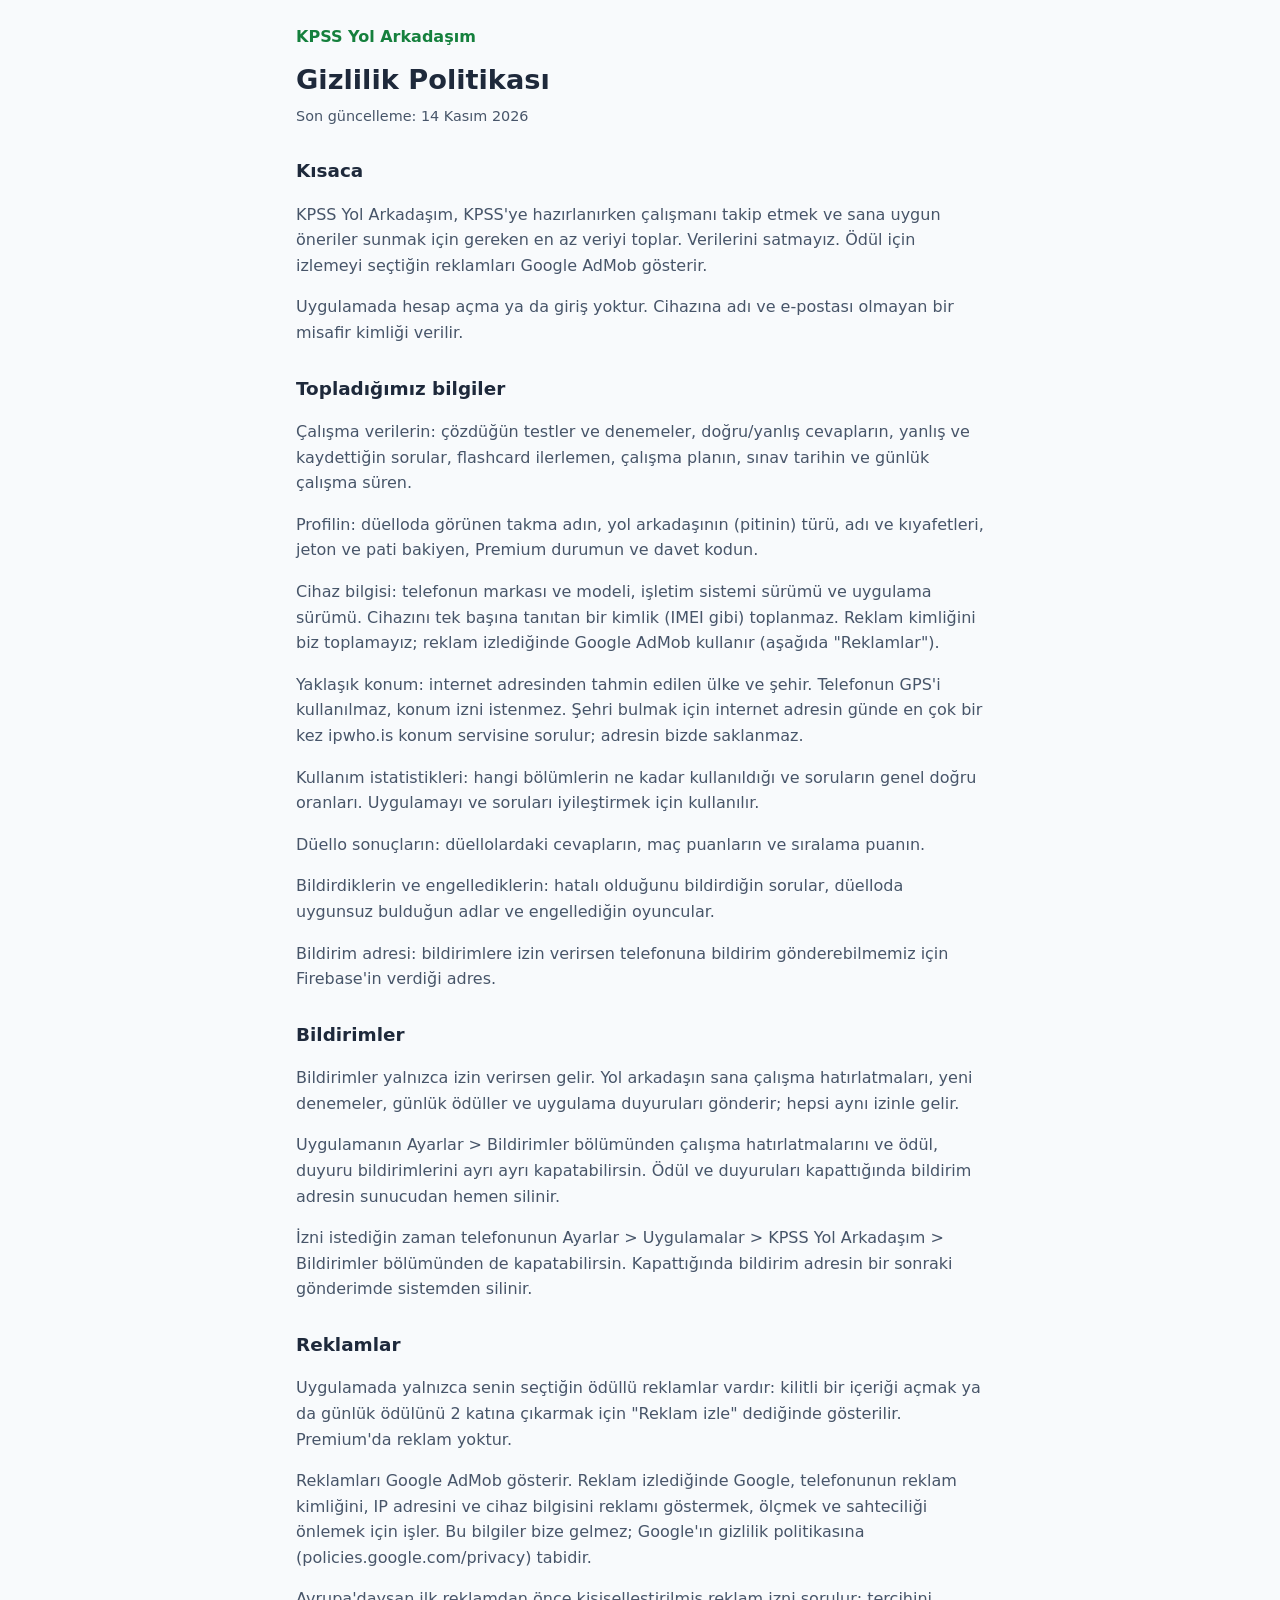
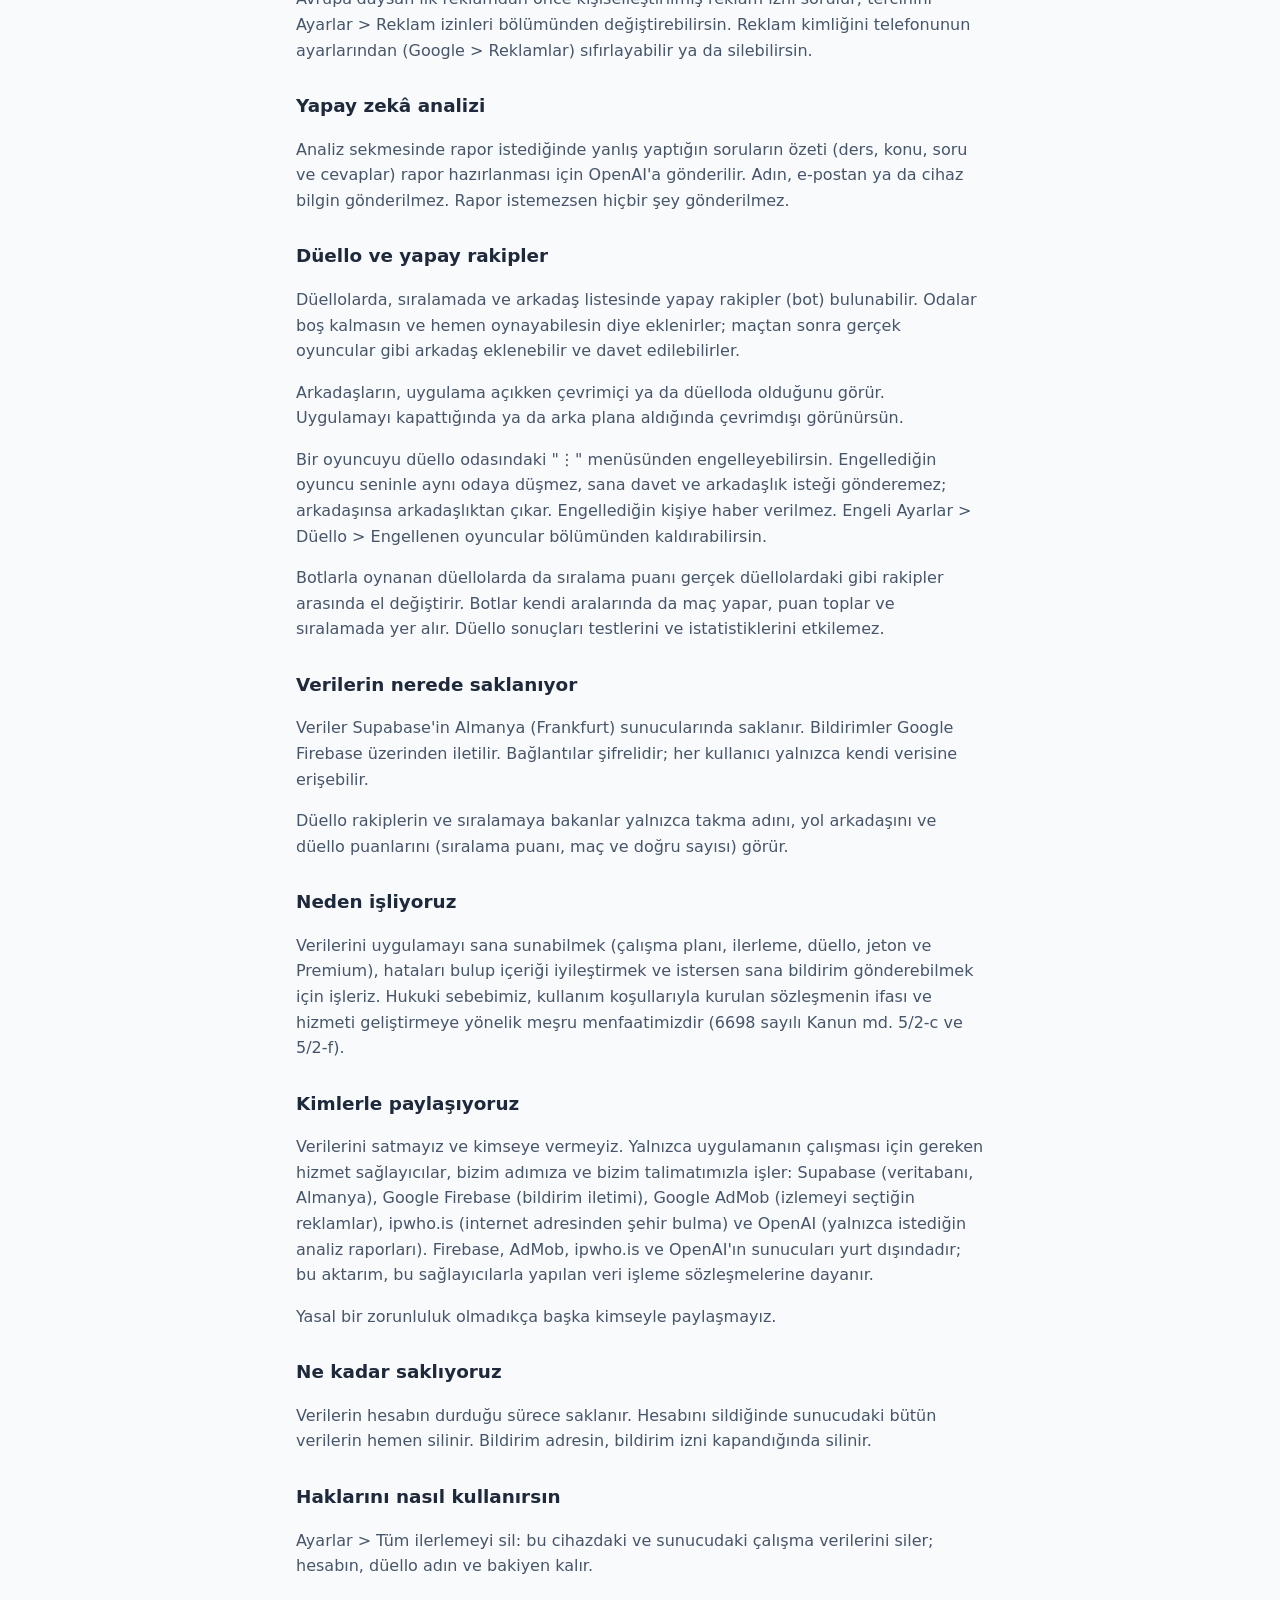
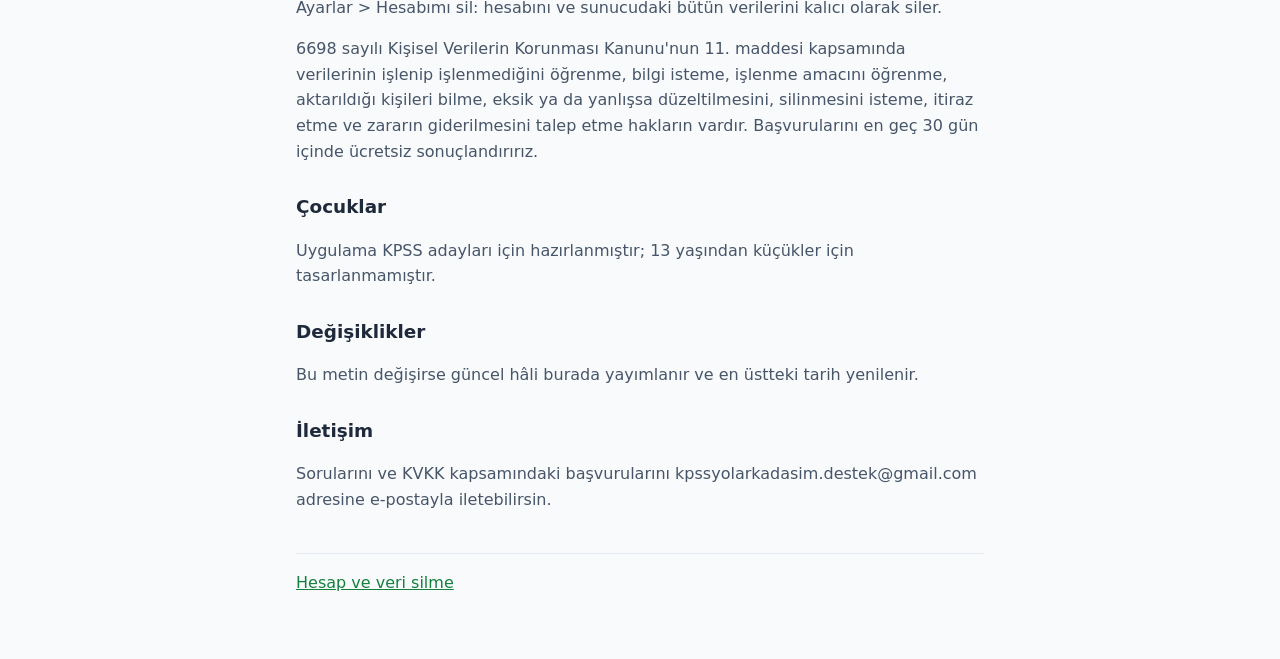
==== gizlilik.html @ ac60a3ea "Gizlilik ve hesap silme sayfaları" ====
<!doctype html>
<html lang="tr">
<head>
  <meta charset="utf-8">
  <meta name="viewport" content="width=device-width, initial-scale=1">
  <title>Gizlilik Politikası · KPSS Yol Arkadaşım</title>
  <link rel="stylesheet" href="stil.css">
</head>
<body>
  <main>
    <p class="ust"><a href="./">KPSS Yol Arkadaşım</a></p>
    <h1>Gizlilik Politikası</h1>
    <p class="tarih">Son güncelleme: 14 Kasım 2026</p>
    <h2>Kısaca</h2>
    <p>KPSS Yol Arkadaşım, KPSS'ye hazırlanırken çalışmanı takip etmek ve sana uygun öneriler sunmak için gereken en az veriyi toplar. Verilerini satmayız. Ödül için izlemeyi seçtiğin reklamları Google AdMob gösterir.</p>
    <p>Uygulamada hesap açma ya da giriş yoktur. Cihazına adı ve e-postası olmayan bir misafir kimliği verilir.</p>
    <h2>Topladığımız bilgiler</h2>
    <p>Çalışma verilerin: çözdüğün testler ve denemeler, doğru/yanlış cevapların, yanlış ve kaydettiğin sorular, flashcard ilerlemen, çalışma planın, sınav tarihin ve günlük çalışma süren.</p>
    <p>Profilin: düelloda görünen takma adın, yol arkadaşının (pitinin) türü, adı ve kıyafetleri, jeton ve pati bakiyen, Premium durumun ve davet kodun.</p>
    <p>Cihaz bilgisi: telefonun markası ve modeli, işletim sistemi sürümü ve uygulama sürümü. Cihazını tek başına tanıtan bir kimlik (IMEI gibi) toplanmaz. Reklam kimliğini biz toplamayız; reklam izlediğinde Google AdMob kullanır (aşağıda "Reklamlar").</p>
    <p>Yaklaşık konum: internet adresinden tahmin edilen ülke ve şehir. Telefonun GPS'i kullanılmaz, konum izni istenmez. Şehri bulmak için internet adresin günde en çok bir kez ipwho.is konum servisine sorulur; adresin bizde saklanmaz.</p>
    <p>Kullanım istatistikleri: hangi bölümlerin ne kadar kullanıldığı ve soruların genel doğru oranları. Uygulamayı ve soruları iyileştirmek için kullanılır.</p>
    <p>Düello sonuçların: düellolardaki cevapların, maç puanların ve sıralama puanın.</p>
    <p>Bildirdiklerin ve engellediklerin: hatalı olduğunu bildirdiğin sorular, düelloda uygunsuz bulduğun adlar ve engellediğin oyuncular.</p>
    <p>Bildirim adresi: bildirimlere izin verirsen telefonuna bildirim gönderebilmemiz için Firebase'in verdiği adres.</p>
    <h2>Bildirimler</h2>
    <p>Bildirimler yalnızca izin verirsen gelir. Yol arkadaşın sana çalışma hatırlatmaları, yeni denemeler, günlük ödüller ve uygulama duyuruları gönderir; hepsi aynı izinle gelir.</p>
    <p>Uygulamanın Ayarlar &gt; Bildirimler bölümünden çalışma hatırlatmalarını ve ödül, duyuru bildirimlerini ayrı ayrı kapatabilirsin. Ödül ve duyuruları kapattığında bildirim adresin sunucudan hemen silinir.</p>
    <p>İzni istediğin zaman telefonunun Ayarlar &gt; Uygulamalar &gt; KPSS Yol Arkadaşım &gt; Bildirimler bölümünden de kapatabilirsin. Kapattığında bildirim adresin bir sonraki gönderimde sistemden silinir.</p>
    <h2>Reklamlar</h2>
    <p>Uygulamada yalnızca senin seçtiğin ödüllü reklamlar vardır: kilitli bir içeriği açmak ya da günlük ödülünü 2 katına çıkarmak için "Reklam izle" dediğinde gösterilir. Premium'da reklam yoktur.</p>
    <p>Reklamları Google AdMob gösterir. Reklam izlediğinde Google, telefonunun reklam kimliğini, IP adresini ve cihaz bilgisini reklamı göstermek, ölçmek ve sahteciliği önlemek için işler. Bu bilgiler bize gelmez; Google'ın gizlilik politikasına (policies.google.com/privacy) tabidir.</p>
    <p>Avrupa'daysan ilk reklamdan önce kişiselleştirilmiş reklam izni sorulur; tercihini Ayarlar &gt; Reklam izinleri bölümünden değiştirebilirsin. Reklam kimliğini telefonunun ayarlarından (Google &gt; Reklamlar) sıfırlayabilir ya da silebilirsin.</p>
    <h2>Yapay zekâ analizi</h2>
    <p>Analiz sekmesinde rapor istediğinde yanlış yaptığın soruların özeti (ders, konu, soru ve cevaplar) rapor hazırlanması için OpenAI'a gönderilir. Adın, e-postan ya da cihaz bilgin gönderilmez. Rapor istemezsen hiçbir şey gönderilmez.</p>
    <h2>Düello ve yapay rakipler</h2>
    <p>Düellolarda, sıralamada ve arkadaş listesinde yapay rakipler (bot) bulunabilir. Odalar boş kalmasın ve hemen oynayabilesin diye eklenirler; maçtan sonra gerçek oyuncular gibi arkadaş eklenebilir ve davet edilebilirler.</p>
    <p>Arkadaşların, uygulama açıkken çevrimiçi ya da düelloda olduğunu görür. Uygulamayı kapattığında ya da arka plana aldığında çevrimdışı görünürsün.</p>
    <p>Bir oyuncuyu düello odasındaki "⋮" menüsünden engelleyebilirsin. Engellediğin oyuncu seninle aynı odaya düşmez, sana davet ve arkadaşlık isteği gönderemez; arkadaşınsa arkadaşlıktan çıkar. Engellediğin kişiye haber verilmez. Engeli Ayarlar &gt; Düello &gt; Engellenen oyuncular bölümünden kaldırabilirsin.</p>
    <p>Botlarla oynanan düellolarda da sıralama puanı gerçek düellolardaki gibi rakipler arasında el değiştirir. Botlar kendi aralarında da maç yapar, puan toplar ve sıralamada yer alır. Düello sonuçları testlerini ve istatistiklerini etkilemez.</p>
    <h2>Verilerin nerede saklanıyor</h2>
    <p>Veriler Supabase'in Almanya (Frankfurt) sunucularında saklanır. Bildirimler Google Firebase üzerinden iletilir. Bağlantılar şifrelidir; her kullanıcı yalnızca kendi verisine erişebilir.</p>
    <p>Düello rakiplerin ve sıralamaya bakanlar yalnızca takma adını, yol arkadaşını ve düello puanlarını (sıralama puanı, maç ve doğru sayısı) görür.</p>
    <h2>Neden işliyoruz</h2>
    <p>Verilerini uygulamayı sana sunabilmek (çalışma planı, ilerleme, düello, jeton ve Premium), hataları bulup içeriği iyileştirmek ve istersen sana bildirim gönderebilmek için işleriz. Hukuki sebebimiz, kullanım koşullarıyla kurulan sözleşmenin ifası ve hizmeti geliştirmeye yönelik meşru menfaatimizdir (6698 sayılı Kanun md. 5/2-c ve 5/2-f).</p>
    <h2>Kimlerle paylaşıyoruz</h2>
    <p>Verilerini satmayız ve kimseye vermeyiz. Yalnızca uygulamanın çalışması için gereken hizmet sağlayıcılar, bizim adımıza ve bizim talimatımızla işler: Supabase (veritabanı, Almanya), Google Firebase (bildirim iletimi), Google AdMob (izlemeyi seçtiğin reklamlar), ipwho.is (internet adresinden şehir bulma) ve OpenAI (yalnızca istediğin analiz raporları). Firebase, AdMob, ipwho.is ve OpenAI'ın sunucuları yurt dışındadır; bu aktarım, bu sağlayıcılarla yapılan veri işleme sözleşmelerine dayanır.</p>
    <p>Yasal bir zorunluluk olmadıkça başka kimseyle paylaşmayız.</p>
    <h2>Ne kadar saklıyoruz</h2>
    <p>Verilerin hesabın durduğu sürece saklanır. Hesabını sildiğinde sunucudaki bütün verilerin hemen silinir. Bildirim adresin, bildirim izni kapandığında silinir.</p>
    <h2>Haklarını nasıl kullanırsın</h2>
    <p>Ayarlar &gt; Tüm ilerlemeyi sil: bu cihazdaki ve sunucudaki çalışma verilerini siler; hesabın, düello adın ve bakiyen kalır.</p>
    <p>Ayarlar &gt; Hesabımı sil: hesabını ve sunucudaki bütün verilerini kalıcı olarak siler.</p>
    <p>6698 sayılı Kişisel Verilerin Korunması Kanunu'nun 11. maddesi kapsamında verilerinin işlenip işlenmediğini öğrenme, bilgi isteme, işlenme amacını öğrenme, aktarıldığı kişileri bilme, eksik ya da yanlışsa düzeltilmesini, silinmesini isteme, itiraz etme ve zararın giderilmesini talep etme hakların vardır. Başvurularını en geç 30 gün içinde ücretsiz sonuçlandırırız.</p>
    <h2>Çocuklar</h2>
    <p>Uygulama KPSS adayları için hazırlanmıştır; 13 yaşından küçükler için tasarlanmamıştır.</p>
    <h2>Değişiklikler</h2>
    <p>Bu metin değişirse güncel hâli burada yayımlanır ve en üstteki tarih yenilenir.</p>
    <h2>İletişim</h2>
    <p>Sorularını ve KVKK kapsamındaki başvurularını kpssyolarkadasim.destek@gmail.com adresine e-postayla iletebilirsin.</p>
    <p class="alt"><a href="hesap-silme.html">Hesap ve veri silme</a></p>
  </main>
</body>
</html>
---- stil.css ----
:root {
  --bg: #f8fafc;
  --text: #1e293b;
  --muted: #475569;
  --link: #15803d;
  --line: #e2e8f0;
}
@media (prefers-color-scheme: dark) {
  :root {
    --bg: #0f172a;
    --text: #e2e8f0;
    --muted: #94a3b8;
    --link: #4ade80;
    --line: #1e293b;
  }
}
* { box-sizing: border-box; }
body {
  margin: 0;
  background: var(--bg);
  color: var(--text);
  font: 16px/1.6 system-ui, -apple-system, "Segoe UI", Roboto, sans-serif;
}
main { max-width: 720px; margin: 0 auto; padding: 24px 16px 48px; }
h1 { font-size: 1.7rem; margin: 8px 0 4px; }
h2 { font-size: 1.15rem; margin: 28px 0 8px; }
p, li { color: var(--muted); }
a { color: var(--link); }
.ust { margin: 0; font-weight: 600; }
.ust a { text-decoration: none; }
.tarih { font-size: .9rem; margin-top: 0; }
.alt { margin-top: 40px; padding-top: 16px; border-top: 1px solid var(--line); }
ol li { margin-bottom: 6px; }
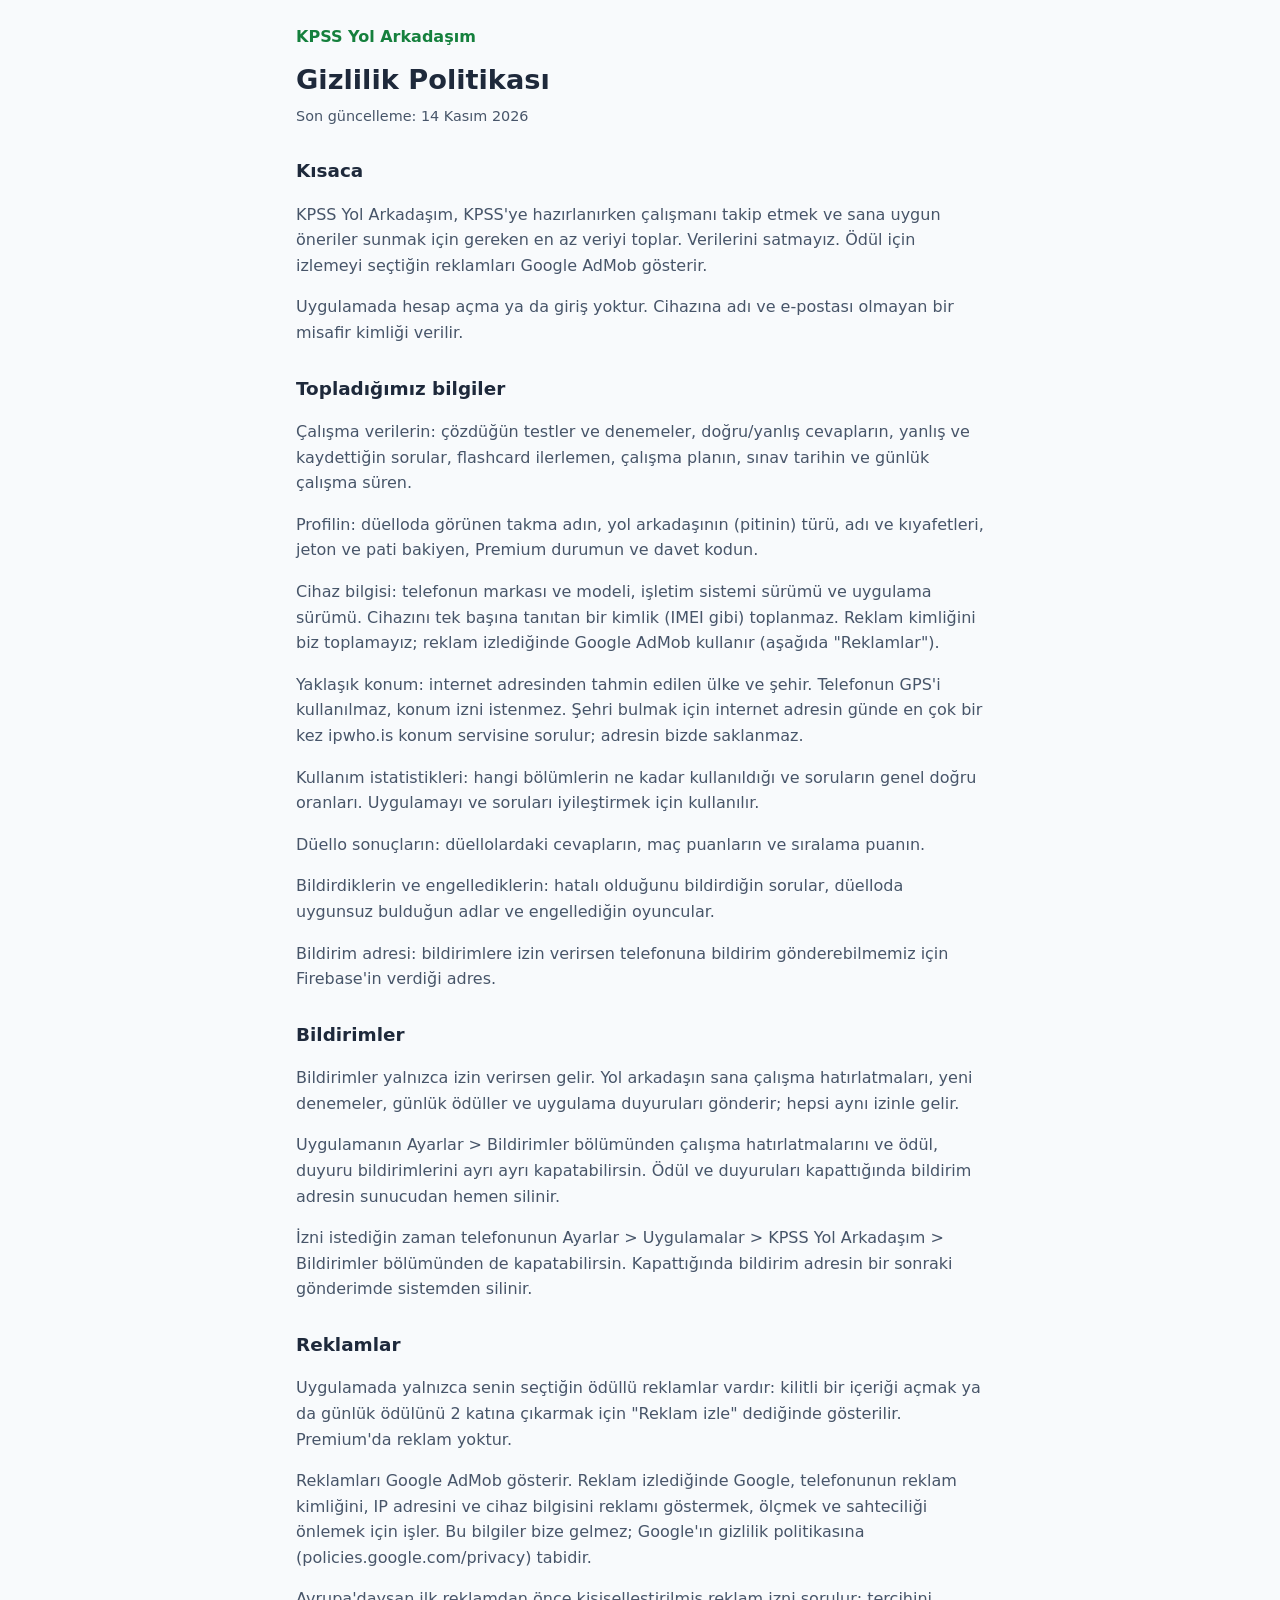
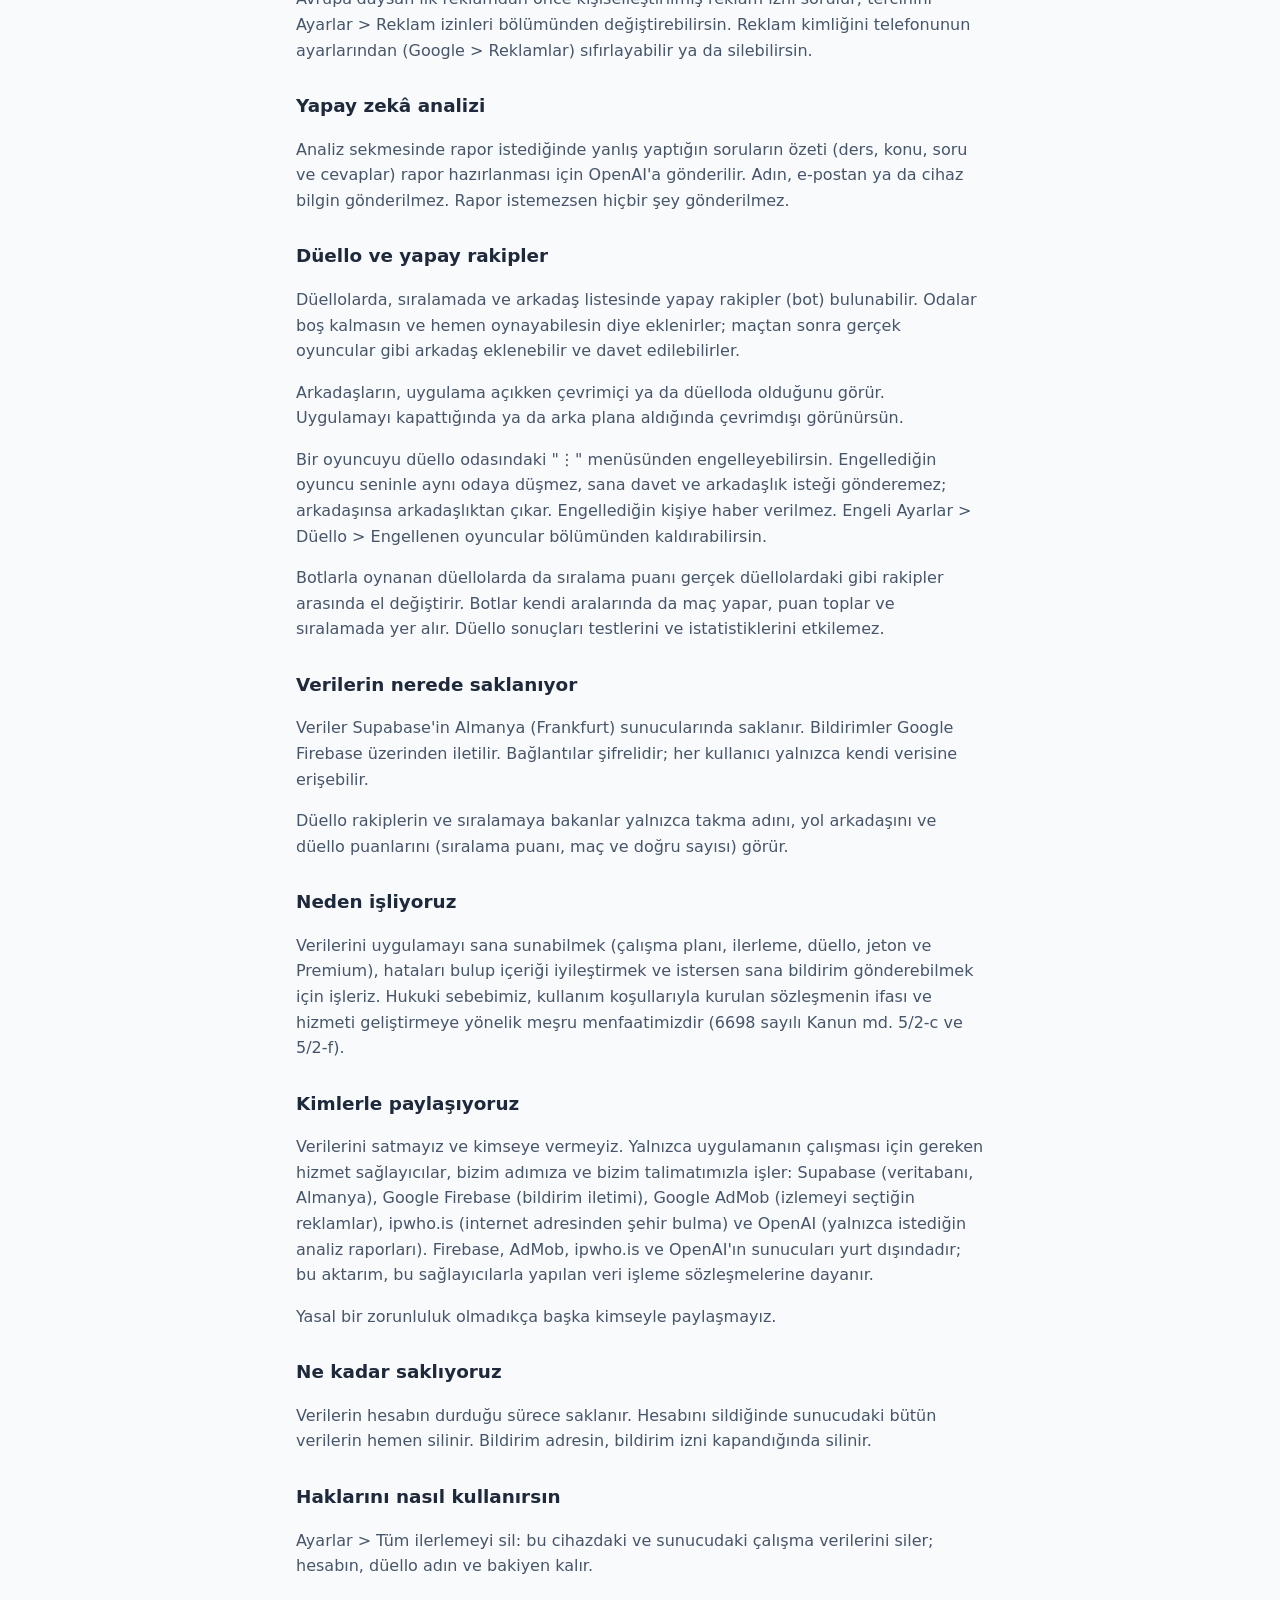
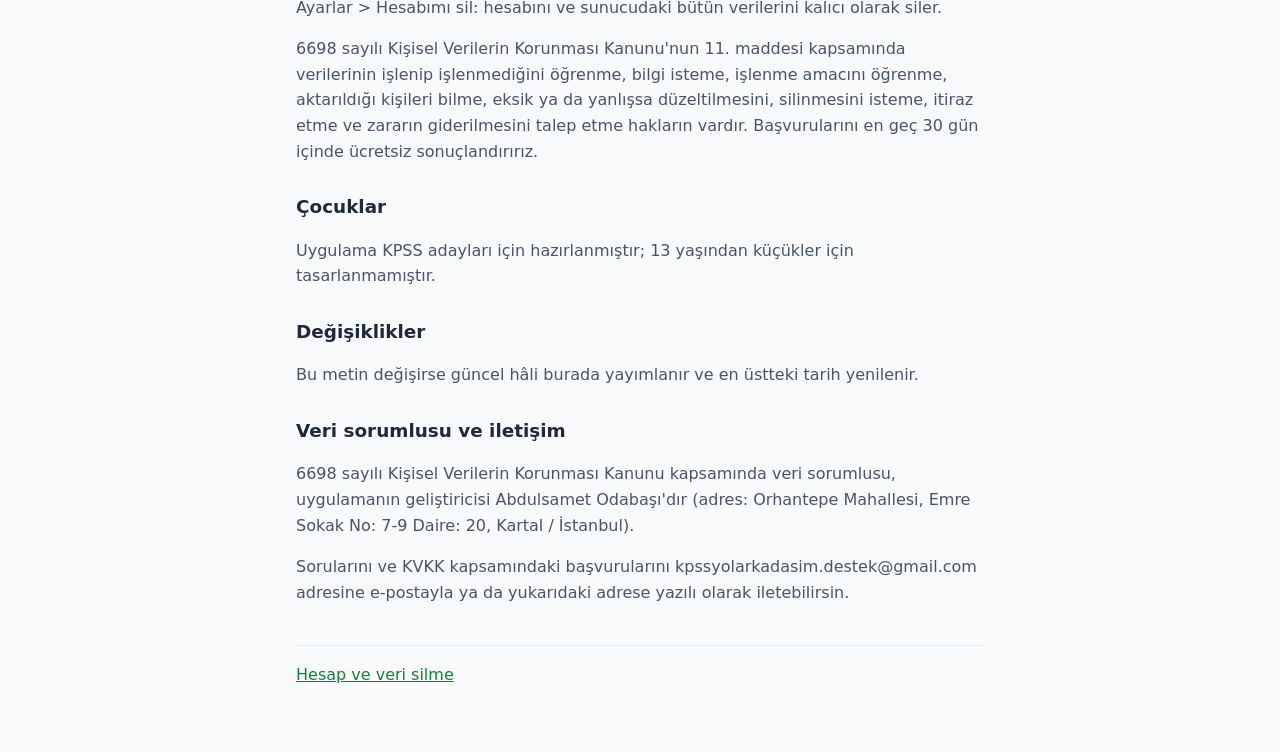
==== commit 366477c0: "Gizlilik: veri sorumlusu bilgisi" ====
--- a/gizlilik.html
+++ b/gizlilik.html
@@ -56,8 +56,9 @@
     <p>Uygulama KPSS adayları için hazırlanmıştır; 13 yaşından küçükler için tasarlanmamıştır.</p>
     <h2>Değişiklikler</h2>
     <p>Bu metin değişirse güncel hâli burada yayımlanır ve en üstteki tarih yenilenir.</p>
-    <h2>İletişim</h2>
-    <p>Sorularını ve KVKK kapsamındaki başvurularını kpssyolarkadasim.destek@gmail.com adresine e-postayla iletebilirsin.</p>
+    <h2>Veri sorumlusu ve iletişim</h2>
+    <p>6698 sayılı Kişisel Verilerin Korunması Kanunu kapsamında veri sorumlusu, uygulamanın geliştiricisi Abdulsamet Odabaşı'dır (adres: Orhantepe Mahallesi, Emre Sokak No: 7-9 Daire: 20, Kartal / İstanbul).</p>
+    <p>Sorularını ve KVKK kapsamındaki başvurularını kpssyolarkadasim.destek@gmail.com adresine e-postayla ya da yukarıdaki adrese yazılı olarak iletebilirsin.</p>
     <p class="alt"><a href="hesap-silme.html">Hesap ve veri silme</a></p>
   </main>
 </body>
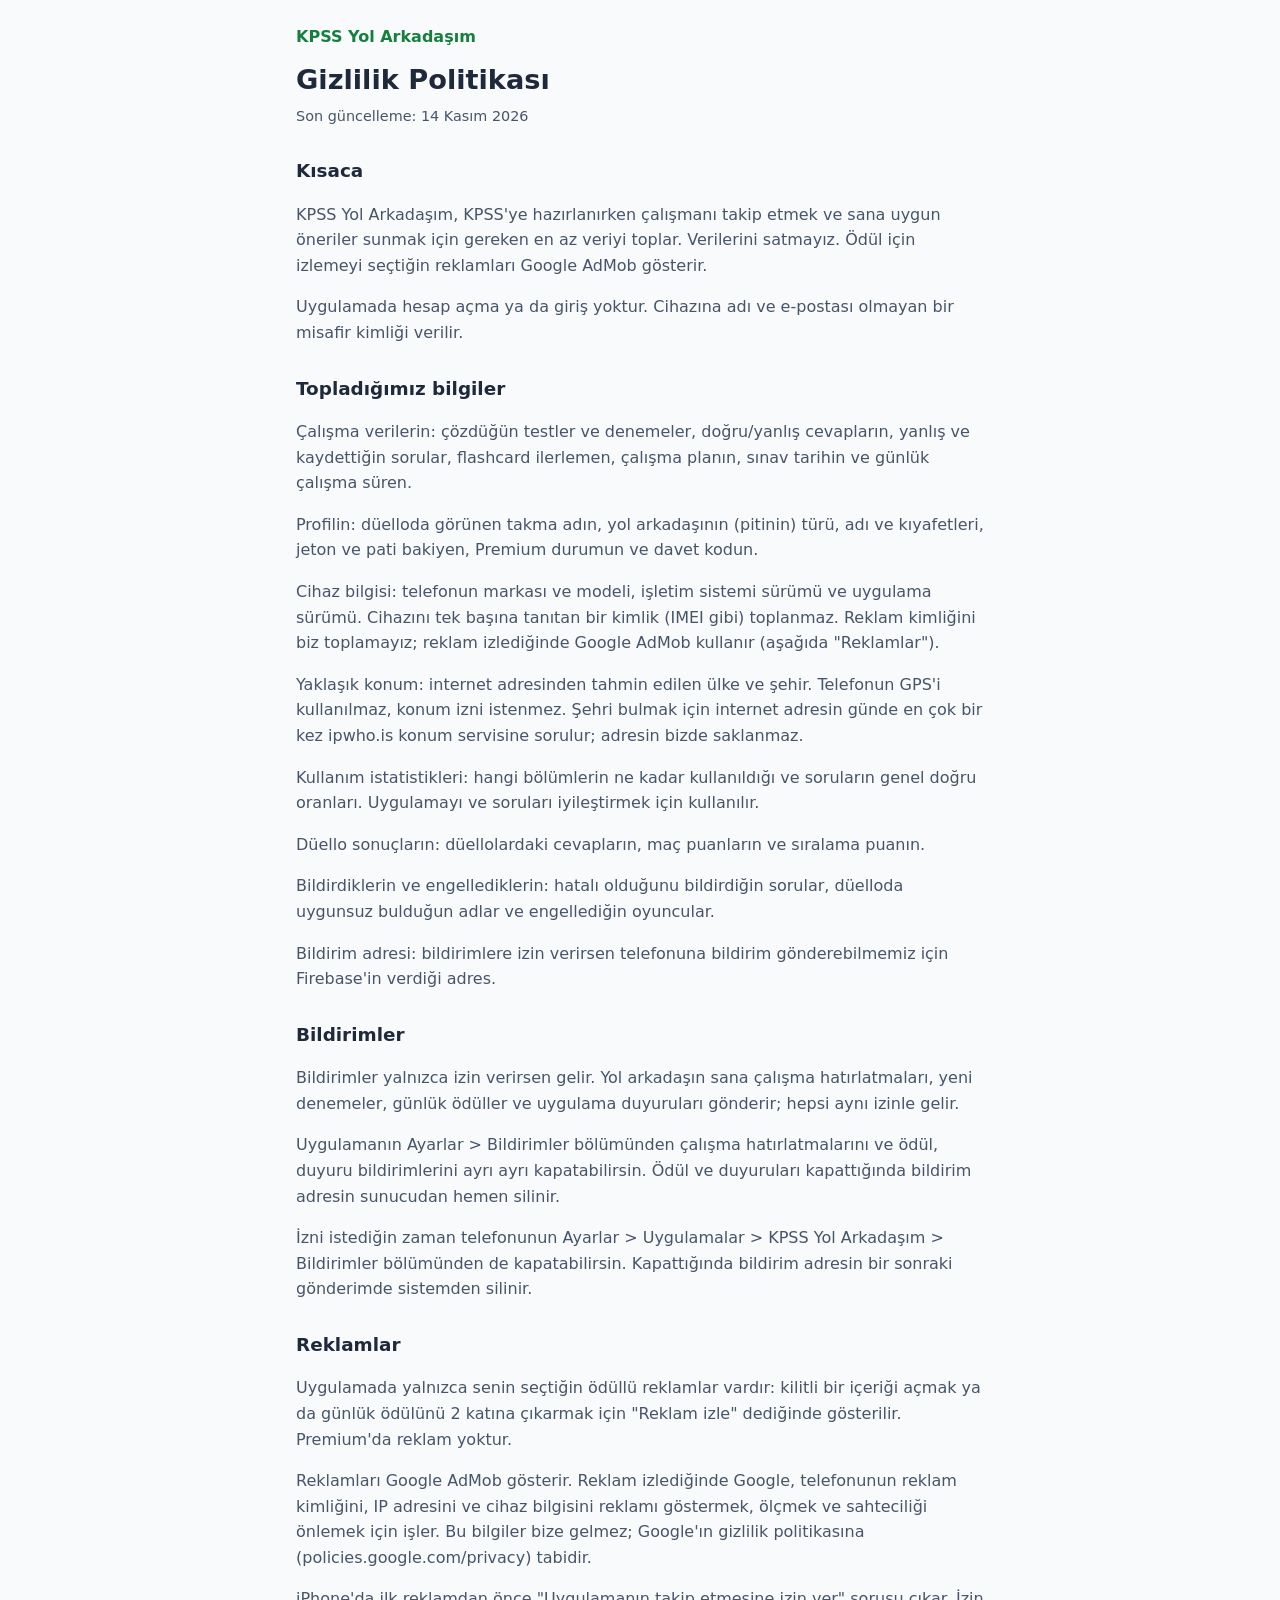
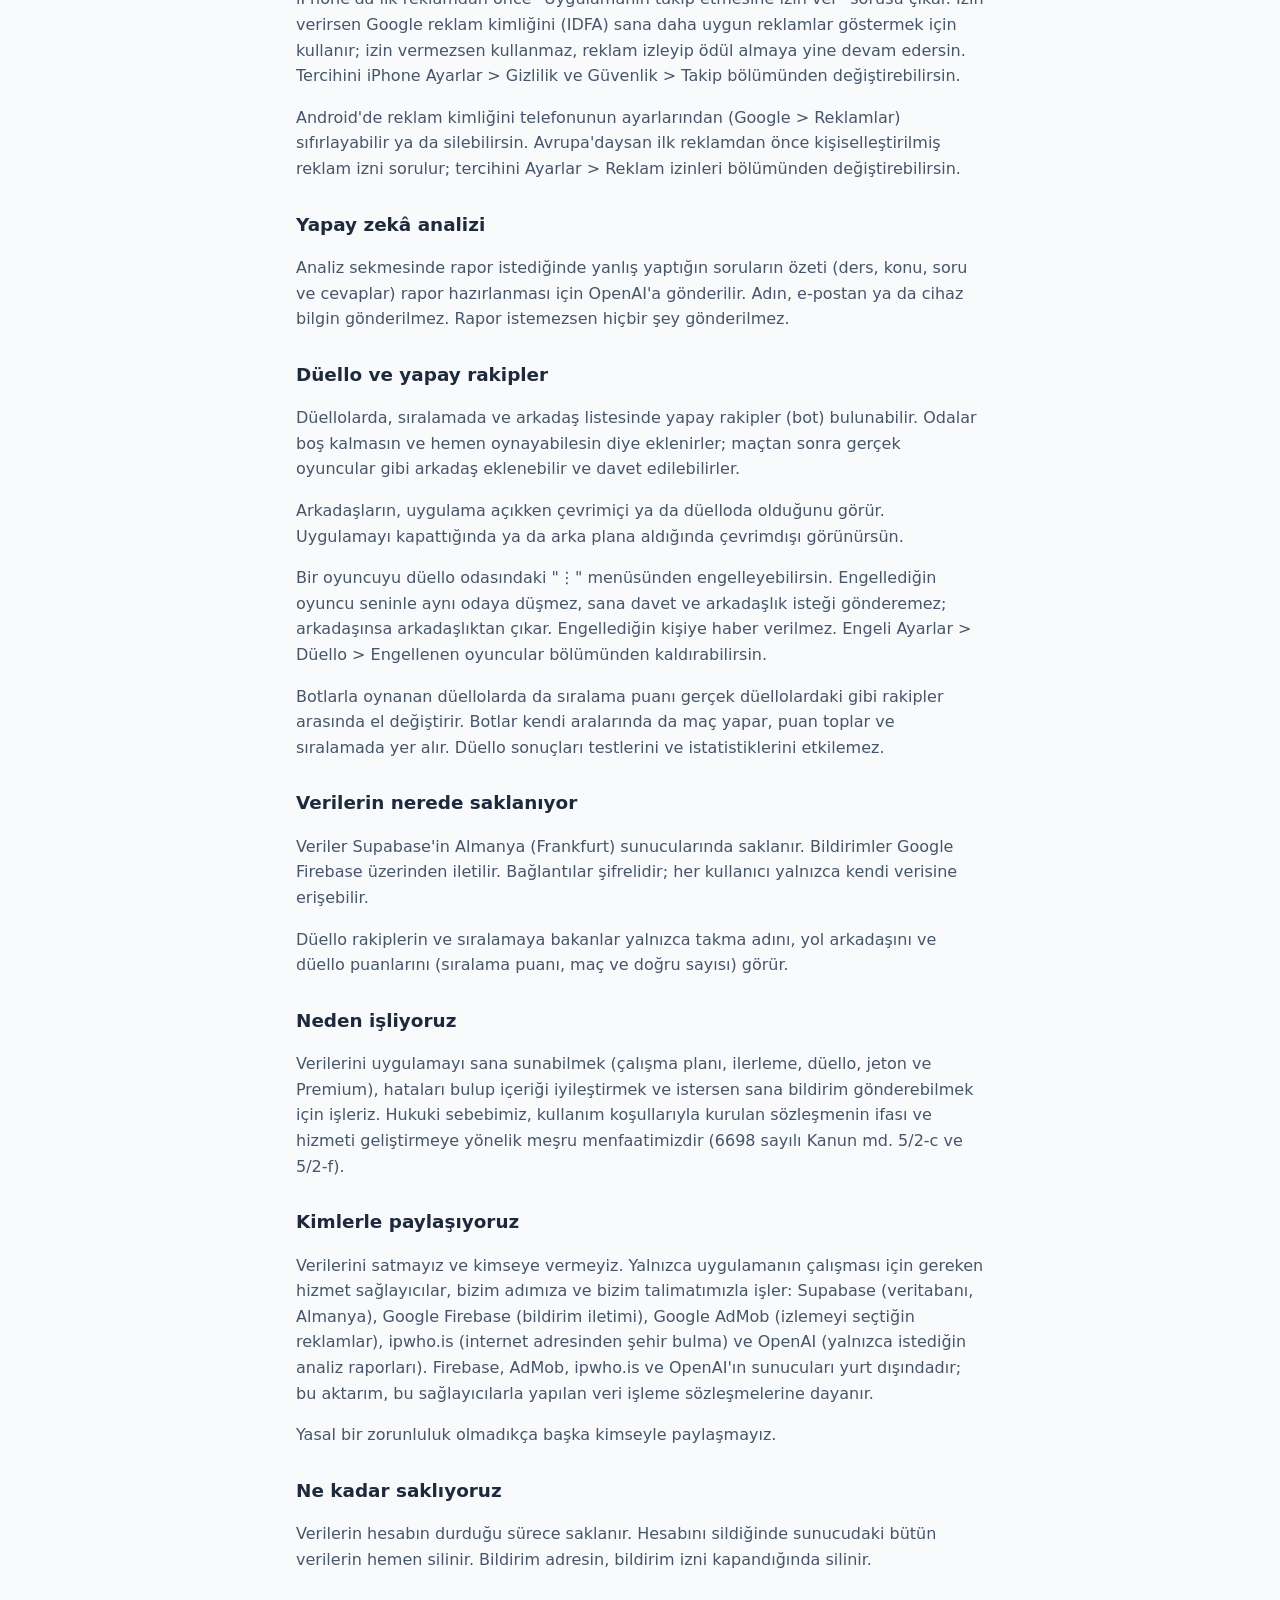
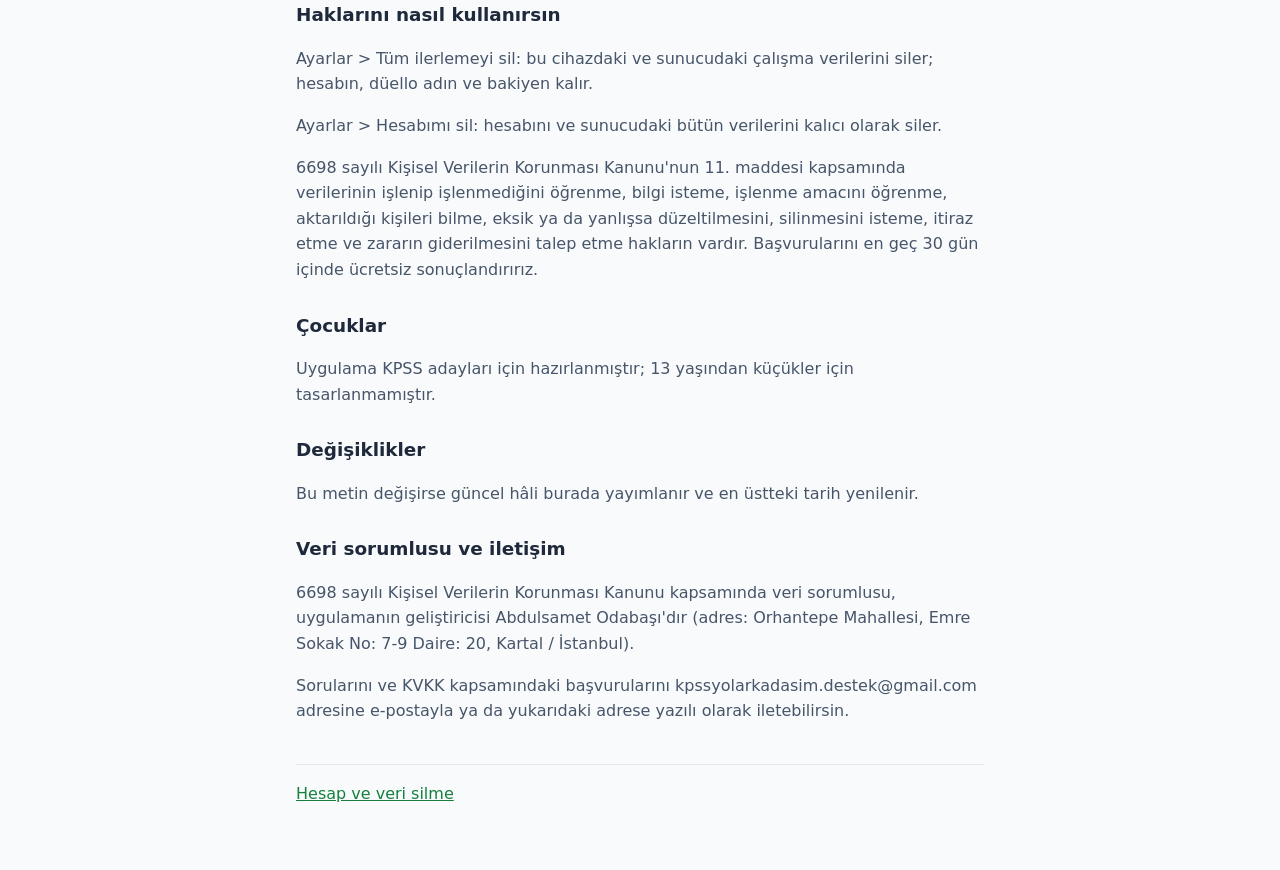
==== commit 8ed8968d: "Gizlilik: iPhone takip izni" ====
--- a/gizlilik.html
+++ b/gizlilik.html
@@ -30,7 +30,8 @@
     <h2>Reklamlar</h2>
     <p>Uygulamada yalnızca senin seçtiğin ödüllü reklamlar vardır: kilitli bir içeriği açmak ya da günlük ödülünü 2 katına çıkarmak için "Reklam izle" dediğinde gösterilir. Premium'da reklam yoktur.</p>
     <p>Reklamları Google AdMob gösterir. Reklam izlediğinde Google, telefonunun reklam kimliğini, IP adresini ve cihaz bilgisini reklamı göstermek, ölçmek ve sahteciliği önlemek için işler. Bu bilgiler bize gelmez; Google'ın gizlilik politikasına (policies.google.com/privacy) tabidir.</p>
-    <p>Avrupa'daysan ilk reklamdan önce kişiselleştirilmiş reklam izni sorulur; tercihini Ayarlar &gt; Reklam izinleri bölümünden değiştirebilirsin. Reklam kimliğini telefonunun ayarlarından (Google &gt; Reklamlar) sıfırlayabilir ya da silebilirsin.</p>
+    <p>iPhone'da ilk reklamdan önce "Uygulamanın takip etmesine izin ver" sorusu çıkar. İzin verirsen Google reklam kimliğini (IDFA) sana daha uygun reklamlar göstermek için kullanır; izin vermezsen kullanmaz, reklam izleyip ödül almaya yine devam edersin. Tercihini iPhone Ayarlar &gt; Gizlilik ve Güvenlik &gt; Takip bölümünden değiştirebilirsin.</p>
+    <p>Android'de reklam kimliğini telefonunun ayarlarından (Google &gt; Reklamlar) sıfırlayabilir ya da silebilirsin. Avrupa'daysan ilk reklamdan önce kişiselleştirilmiş reklam izni sorulur; tercihini Ayarlar &gt; Reklam izinleri bölümünden değiştirebilirsin.</p>
     <h2>Yapay zekâ analizi</h2>
     <p>Analiz sekmesinde rapor istediğinde yanlış yaptığın soruların özeti (ders, konu, soru ve cevaplar) rapor hazırlanması için OpenAI'a gönderilir. Adın, e-postan ya da cihaz bilgin gönderilmez. Rapor istemezsen hiçbir şey gönderilmez.</p>
     <h2>Düello ve yapay rakipler</h2>
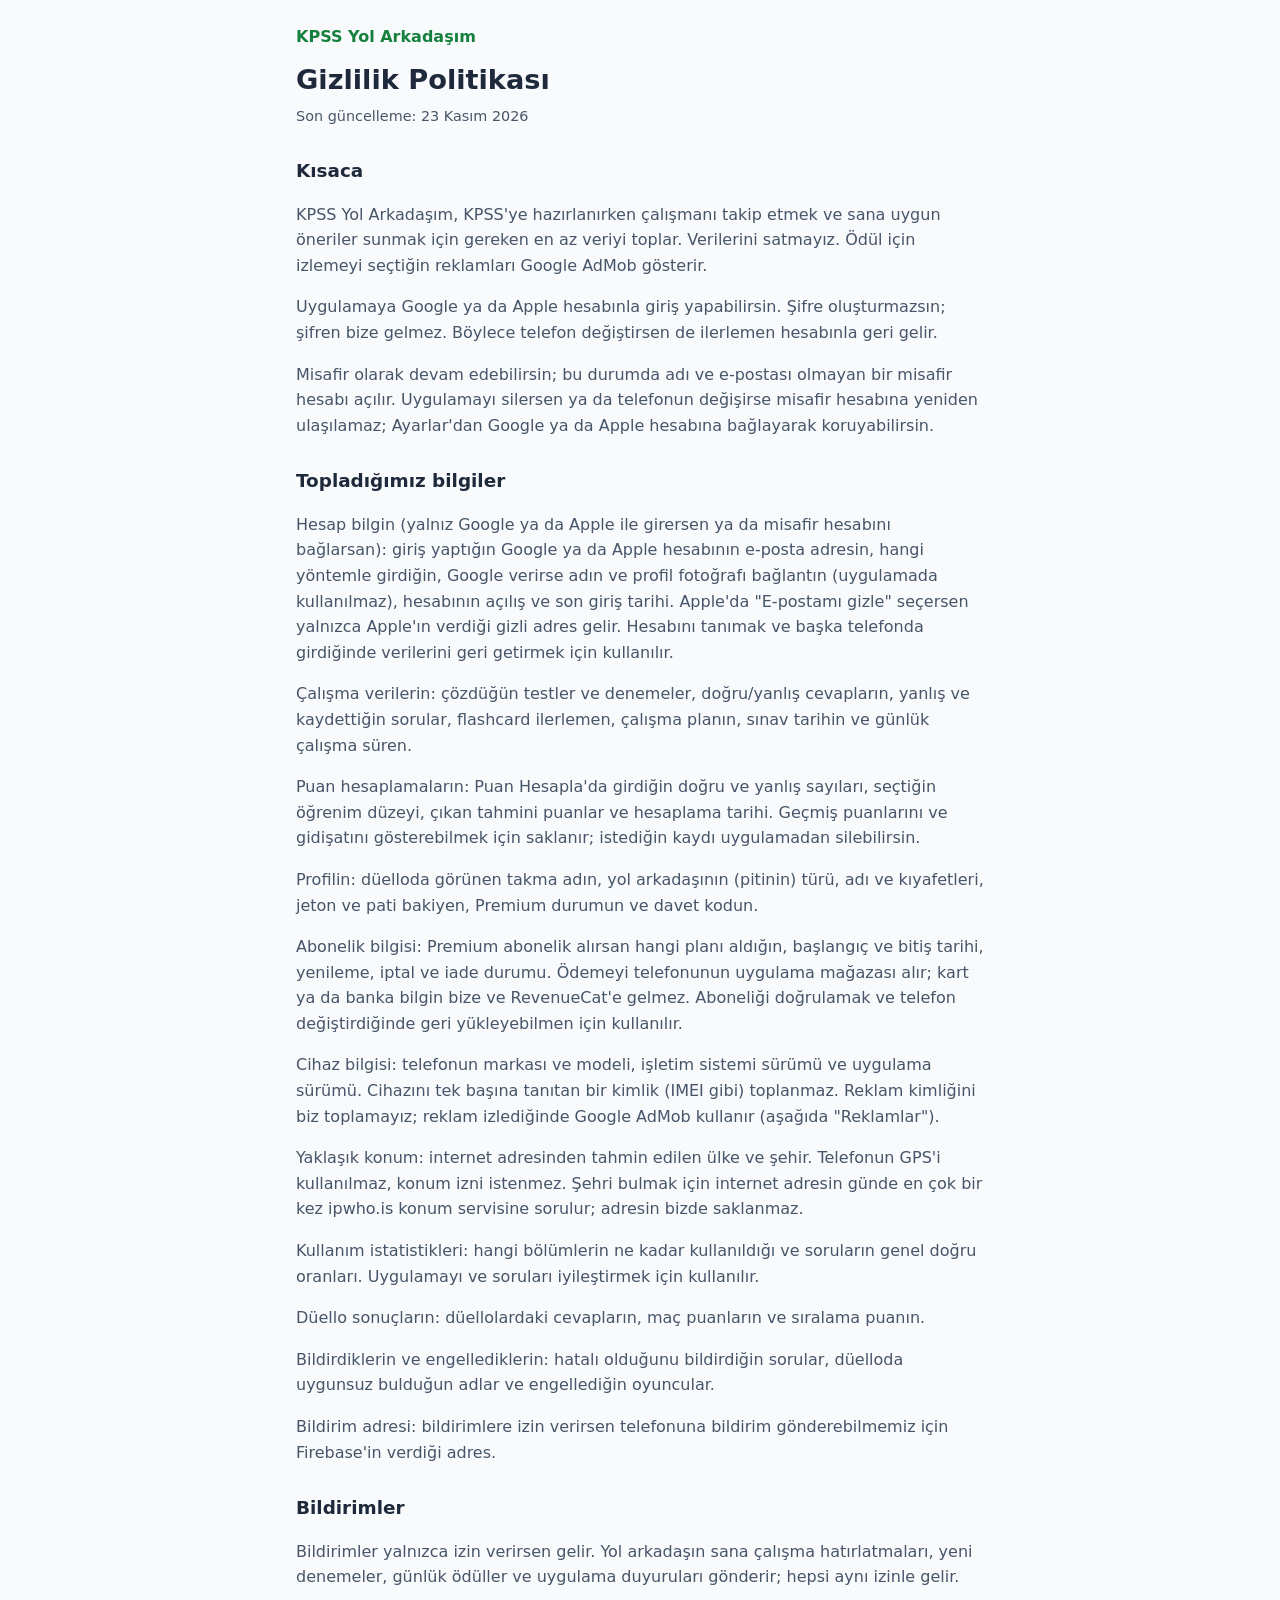
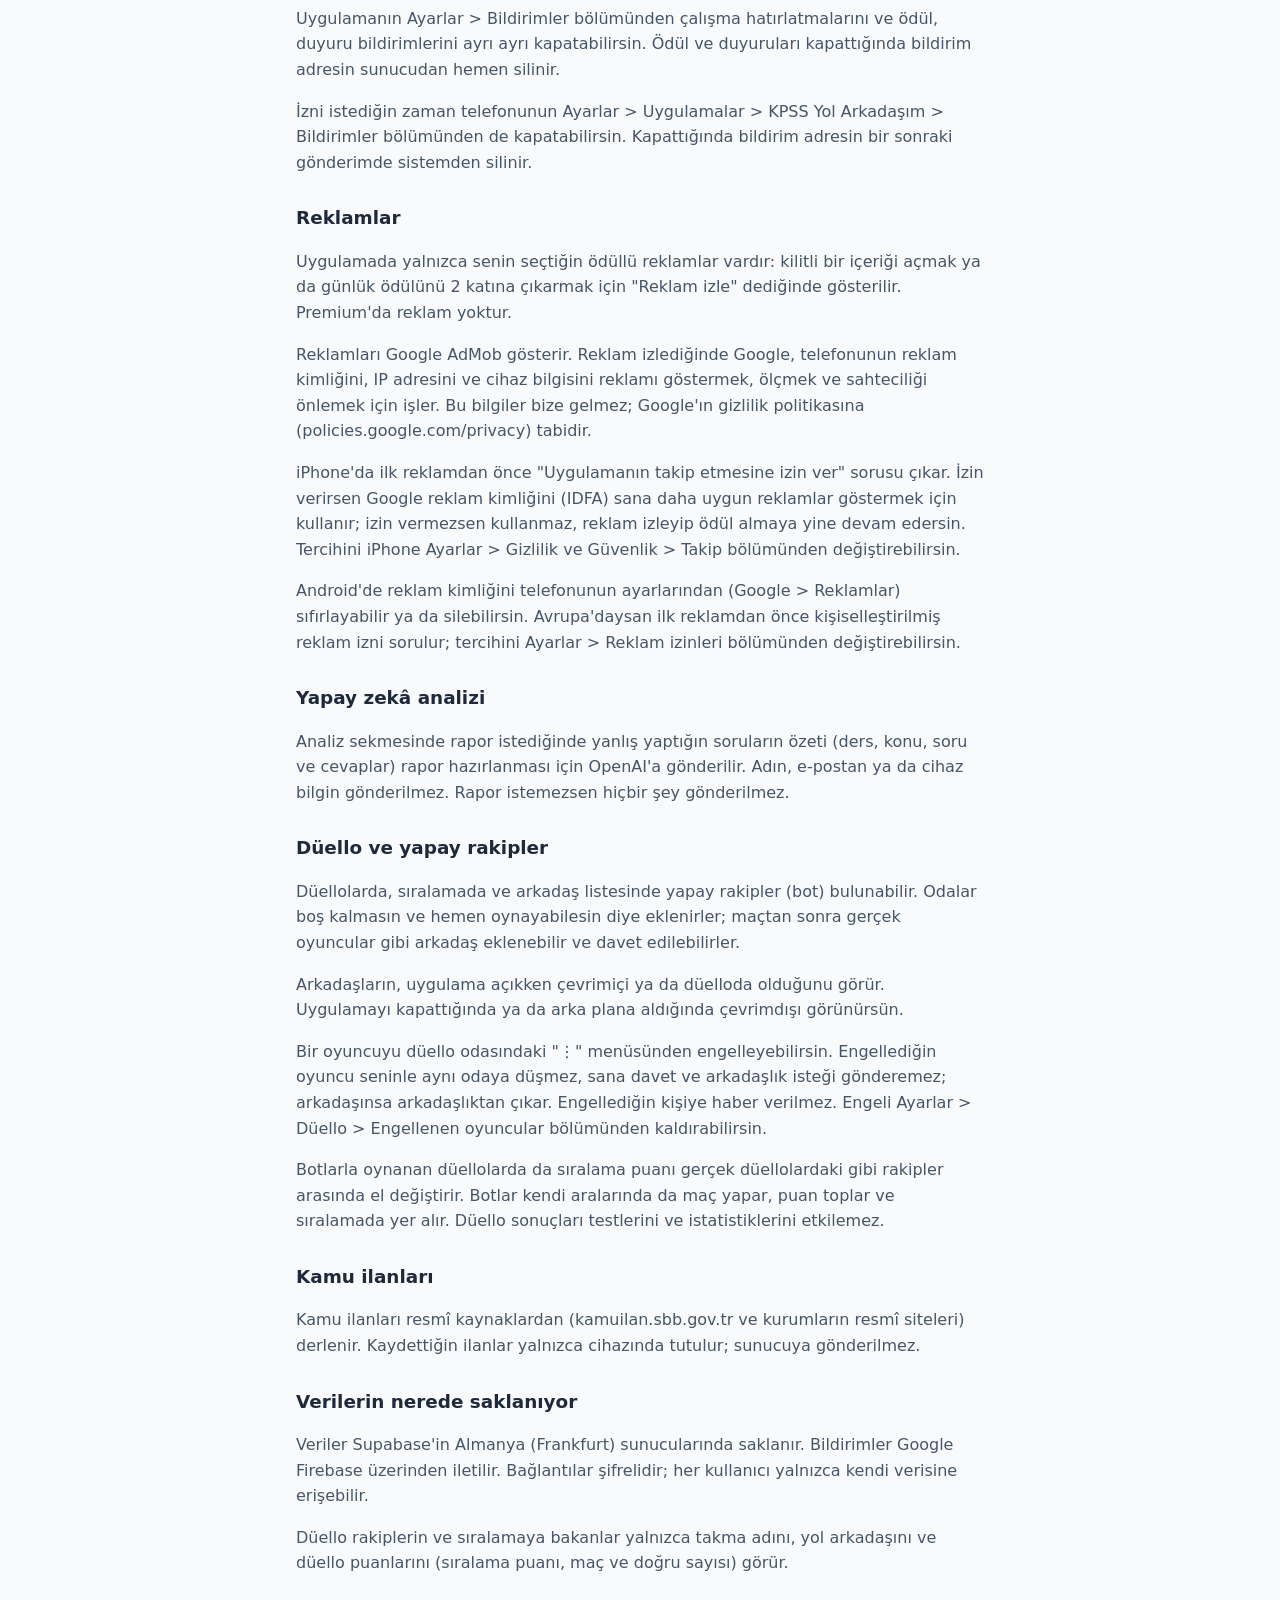
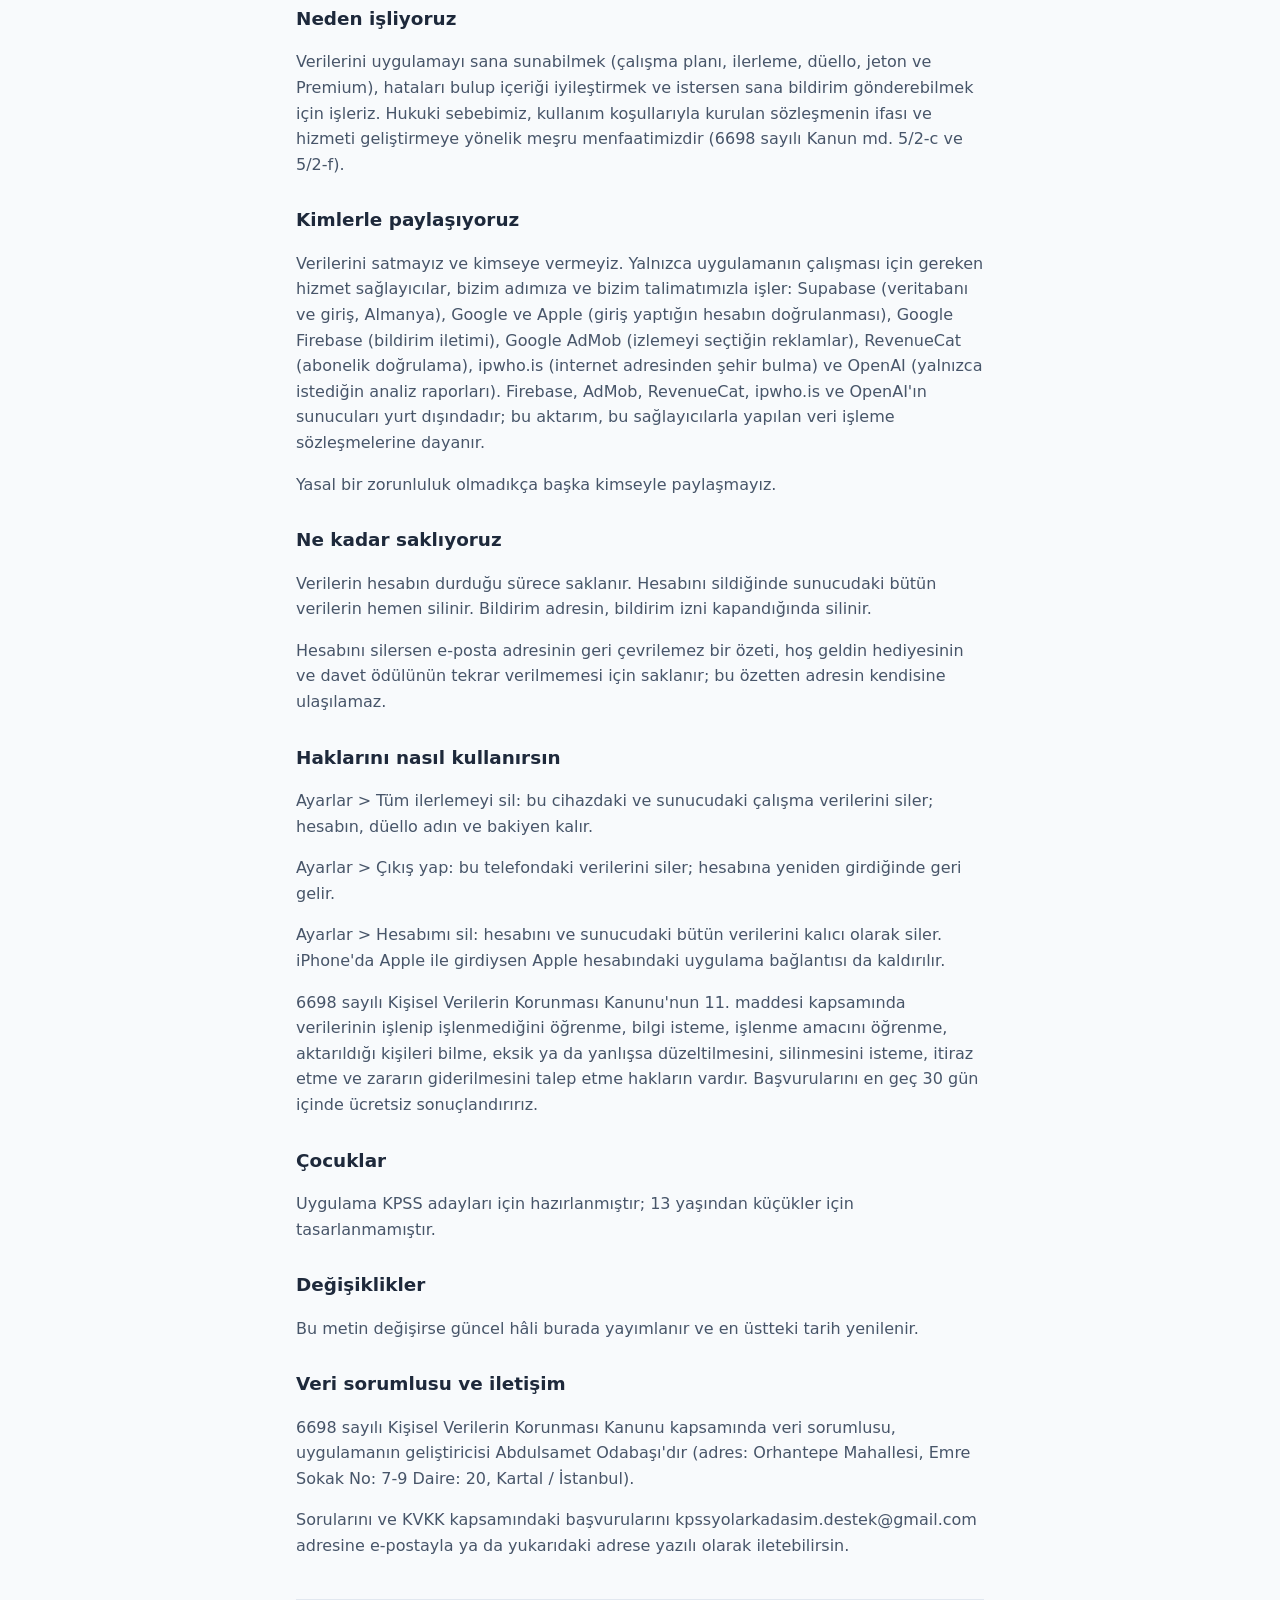
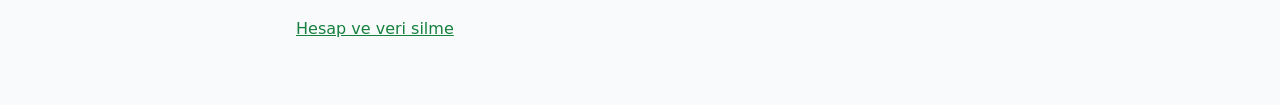
==== commit 530c294f: "Gizlilik ve hesap silme sayfalarını yeni giriş akışına güncelle" ====
--- a/gizlilik.html
+++ b/gizlilik.html
@@ -10,13 +10,17 @@
   <main>
     <p class="ust"><a href="./">KPSS Yol Arkadaşım</a></p>
     <h1>Gizlilik Politikası</h1>
-    <p class="tarih">Son güncelleme: 14 Kasım 2026</p>
+    <p class="tarih">Son güncelleme: 23 Kasım 2026</p>
     <h2>Kısaca</h2>
     <p>KPSS Yol Arkadaşım, KPSS'ye hazırlanırken çalışmanı takip etmek ve sana uygun öneriler sunmak için gereken en az veriyi toplar. Verilerini satmayız. Ödül için izlemeyi seçtiğin reklamları Google AdMob gösterir.</p>
-    <p>Uygulamada hesap açma ya da giriş yoktur. Cihazına adı ve e-postası olmayan bir misafir kimliği verilir.</p>
+    <p>Uygulamaya Google ya da Apple hesabınla giriş yapabilirsin. Şifre oluşturmazsın; şifren bize gelmez. Böylece telefon değiştirsen de ilerlemen hesabınla geri gelir.</p>
+    <p>Misafir olarak devam edebilirsin; bu durumda adı ve e-postası olmayan bir misafir hesabı açılır. Uygulamayı silersen ya da telefonun değişirse misafir hesabına yeniden ulaşılamaz; Ayarlar'dan Google ya da Apple hesabına bağlayarak koruyabilirsin.</p>
     <h2>Topladığımız bilgiler</h2>
+    <p>Hesap bilgin (yalnız Google ya da Apple ile girersen ya da misafir hesabını bağlarsan): giriş yaptığın Google ya da Apple hesabının e-posta adresin, hangi yöntemle girdiğin, Google verirse adın ve profil fotoğrafı bağlantın (uygulamada kullanılmaz), hesabının açılış ve son giriş tarihi. Apple'da "E-postamı gizle" seçersen yalnızca Apple'ın verdiği gizli adres gelir. Hesabını tanımak ve başka telefonda girdiğinde verilerini geri getirmek için kullanılır.</p>
     <p>Çalışma verilerin: çözdüğün testler ve denemeler, doğru/yanlış cevapların, yanlış ve kaydettiğin sorular, flashcard ilerlemen, çalışma planın, sınav tarihin ve günlük çalışma süren.</p>
+    <p>Puan hesaplamaların: Puan Hesapla'da girdiğin doğru ve yanlış sayıları, seçtiğin öğrenim düzeyi, çıkan tahmini puanlar ve hesaplama tarihi. Geçmiş puanlarını ve gidişatını gösterebilmek için saklanır; istediğin kaydı uygulamadan silebilirsin.</p>
     <p>Profilin: düelloda görünen takma adın, yol arkadaşının (pitinin) türü, adı ve kıyafetleri, jeton ve pati bakiyen, Premium durumun ve davet kodun.</p>
+    <p>Abonelik bilgisi: Premium abonelik alırsan hangi planı aldığın, başlangıç ve bitiş tarihi, yenileme, iptal ve iade durumu. Ödemeyi telefonunun uygulama mağazası alır; kart ya da banka bilgin bize ve RevenueCat'e gelmez. Aboneliği doğrulamak ve telefon değiştirdiğinde geri yükleyebilmen için kullanılır.</p>
     <p>Cihaz bilgisi: telefonun markası ve modeli, işletim sistemi sürümü ve uygulama sürümü. Cihazını tek başına tanıtan bir kimlik (IMEI gibi) toplanmaz. Reklam kimliğini biz toplamayız; reklam izlediğinde Google AdMob kullanır (aşağıda "Reklamlar").</p>
     <p>Yaklaşık konum: internet adresinden tahmin edilen ülke ve şehir. Telefonun GPS'i kullanılmaz, konum izni istenmez. Şehri bulmak için internet adresin günde en çok bir kez ipwho.is konum servisine sorulur; adresin bizde saklanmaz.</p>
     <p>Kullanım istatistikleri: hangi bölümlerin ne kadar kullanıldığı ve soruların genel doğru oranları. Uygulamayı ve soruları iyileştirmek için kullanılır.</p>
@@ -39,19 +43,23 @@
     <p>Arkadaşların, uygulama açıkken çevrimiçi ya da düelloda olduğunu görür. Uygulamayı kapattığında ya da arka plana aldığında çevrimdışı görünürsün.</p>
     <p>Bir oyuncuyu düello odasındaki "⋮" menüsünden engelleyebilirsin. Engellediğin oyuncu seninle aynı odaya düşmez, sana davet ve arkadaşlık isteği gönderemez; arkadaşınsa arkadaşlıktan çıkar. Engellediğin kişiye haber verilmez. Engeli Ayarlar &gt; Düello &gt; Engellenen oyuncular bölümünden kaldırabilirsin.</p>
     <p>Botlarla oynanan düellolarda da sıralama puanı gerçek düellolardaki gibi rakipler arasında el değiştirir. Botlar kendi aralarında da maç yapar, puan toplar ve sıralamada yer alır. Düello sonuçları testlerini ve istatistiklerini etkilemez.</p>
+    <h2>Kamu ilanları</h2>
+    <p>Kamu ilanları resmî kaynaklardan (kamuilan.sbb.gov.tr ve kurumların resmî siteleri) derlenir. Kaydettiğin ilanlar yalnızca cihazında tutulur; sunucuya gönderilmez.</p>
     <h2>Verilerin nerede saklanıyor</h2>
     <p>Veriler Supabase'in Almanya (Frankfurt) sunucularında saklanır. Bildirimler Google Firebase üzerinden iletilir. Bağlantılar şifrelidir; her kullanıcı yalnızca kendi verisine erişebilir.</p>
     <p>Düello rakiplerin ve sıralamaya bakanlar yalnızca takma adını, yol arkadaşını ve düello puanlarını (sıralama puanı, maç ve doğru sayısı) görür.</p>
     <h2>Neden işliyoruz</h2>
     <p>Verilerini uygulamayı sana sunabilmek (çalışma planı, ilerleme, düello, jeton ve Premium), hataları bulup içeriği iyileştirmek ve istersen sana bildirim gönderebilmek için işleriz. Hukuki sebebimiz, kullanım koşullarıyla kurulan sözleşmenin ifası ve hizmeti geliştirmeye yönelik meşru menfaatimizdir (6698 sayılı Kanun md. 5/2-c ve 5/2-f).</p>
     <h2>Kimlerle paylaşıyoruz</h2>
-    <p>Verilerini satmayız ve kimseye vermeyiz. Yalnızca uygulamanın çalışması için gereken hizmet sağlayıcılar, bizim adımıza ve bizim talimatımızla işler: Supabase (veritabanı, Almanya), Google Firebase (bildirim iletimi), Google AdMob (izlemeyi seçtiğin reklamlar), ipwho.is (internet adresinden şehir bulma) ve OpenAI (yalnızca istediğin analiz raporları). Firebase, AdMob, ipwho.is ve OpenAI'ın sunucuları yurt dışındadır; bu aktarım, bu sağlayıcılarla yapılan veri işleme sözleşmelerine dayanır.</p>
+    <p>Verilerini satmayız ve kimseye vermeyiz. Yalnızca uygulamanın çalışması için gereken hizmet sağlayıcılar, bizim adımıza ve bizim talimatımızla işler: Supabase (veritabanı ve giriş, Almanya), Google ve Apple (giriş yaptığın hesabın doğrulanması), Google Firebase (bildirim iletimi), Google AdMob (izlemeyi seçtiğin reklamlar), RevenueCat (abonelik doğrulama), ipwho.is (internet adresinden şehir bulma) ve OpenAI (yalnızca istediğin analiz raporları). Firebase, AdMob, RevenueCat, ipwho.is ve OpenAI'ın sunucuları yurt dışındadır; bu aktarım, bu sağlayıcılarla yapılan veri işleme sözleşmelerine dayanır.</p>
     <p>Yasal bir zorunluluk olmadıkça başka kimseyle paylaşmayız.</p>
     <h2>Ne kadar saklıyoruz</h2>
     <p>Verilerin hesabın durduğu sürece saklanır. Hesabını sildiğinde sunucudaki bütün verilerin hemen silinir. Bildirim adresin, bildirim izni kapandığında silinir.</p>
+    <p>Hesabını silersen e-posta adresinin geri çevrilemez bir özeti, hoş geldin hediyesinin ve davet ödülünün tekrar verilmemesi için saklanır; bu özetten adresin kendisine ulaşılamaz.</p>
     <h2>Haklarını nasıl kullanırsın</h2>
     <p>Ayarlar &gt; Tüm ilerlemeyi sil: bu cihazdaki ve sunucudaki çalışma verilerini siler; hesabın, düello adın ve bakiyen kalır.</p>
-    <p>Ayarlar &gt; Hesabımı sil: hesabını ve sunucudaki bütün verilerini kalıcı olarak siler.</p>
+    <p>Ayarlar &gt; Çıkış yap: bu telefondaki verilerini siler; hesabına yeniden girdiğinde geri gelir.</p>
+    <p>Ayarlar &gt; Hesabımı sil: hesabını ve sunucudaki bütün verilerini kalıcı olarak siler. iPhone'da Apple ile girdiysen Apple hesabındaki uygulama bağlantısı da kaldırılır.</p>
     <p>6698 sayılı Kişisel Verilerin Korunması Kanunu'nun 11. maddesi kapsamında verilerinin işlenip işlenmediğini öğrenme, bilgi isteme, işlenme amacını öğrenme, aktarıldığı kişileri bilme, eksik ya da yanlışsa düzeltilmesini, silinmesini isteme, itiraz etme ve zararın giderilmesini talep etme hakların vardır. Başvurularını en geç 30 gün içinde ücretsiz sonuçlandırırız.</p>
     <h2>Çocuklar</h2>
     <p>Uygulama KPSS adayları için hazırlanmıştır; 13 yaşından küçükler için tasarlanmamıştır.</p>
